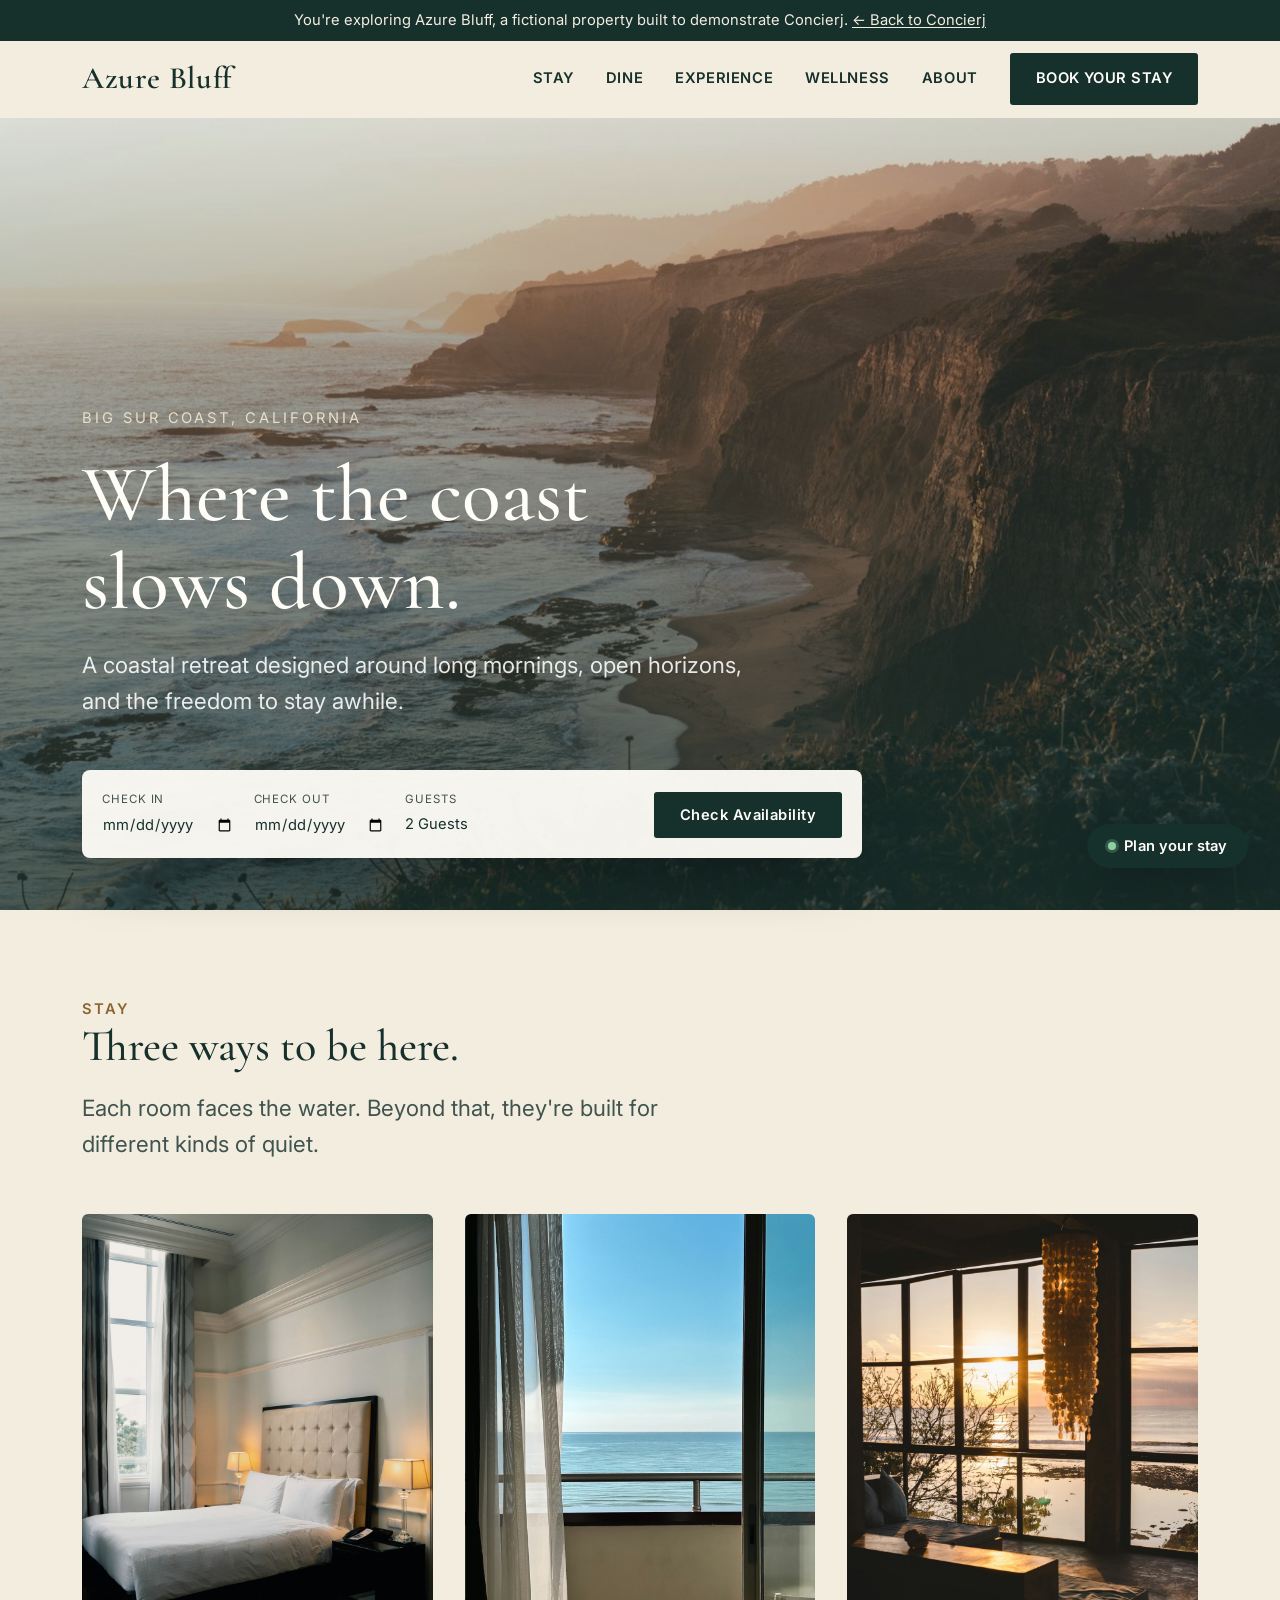
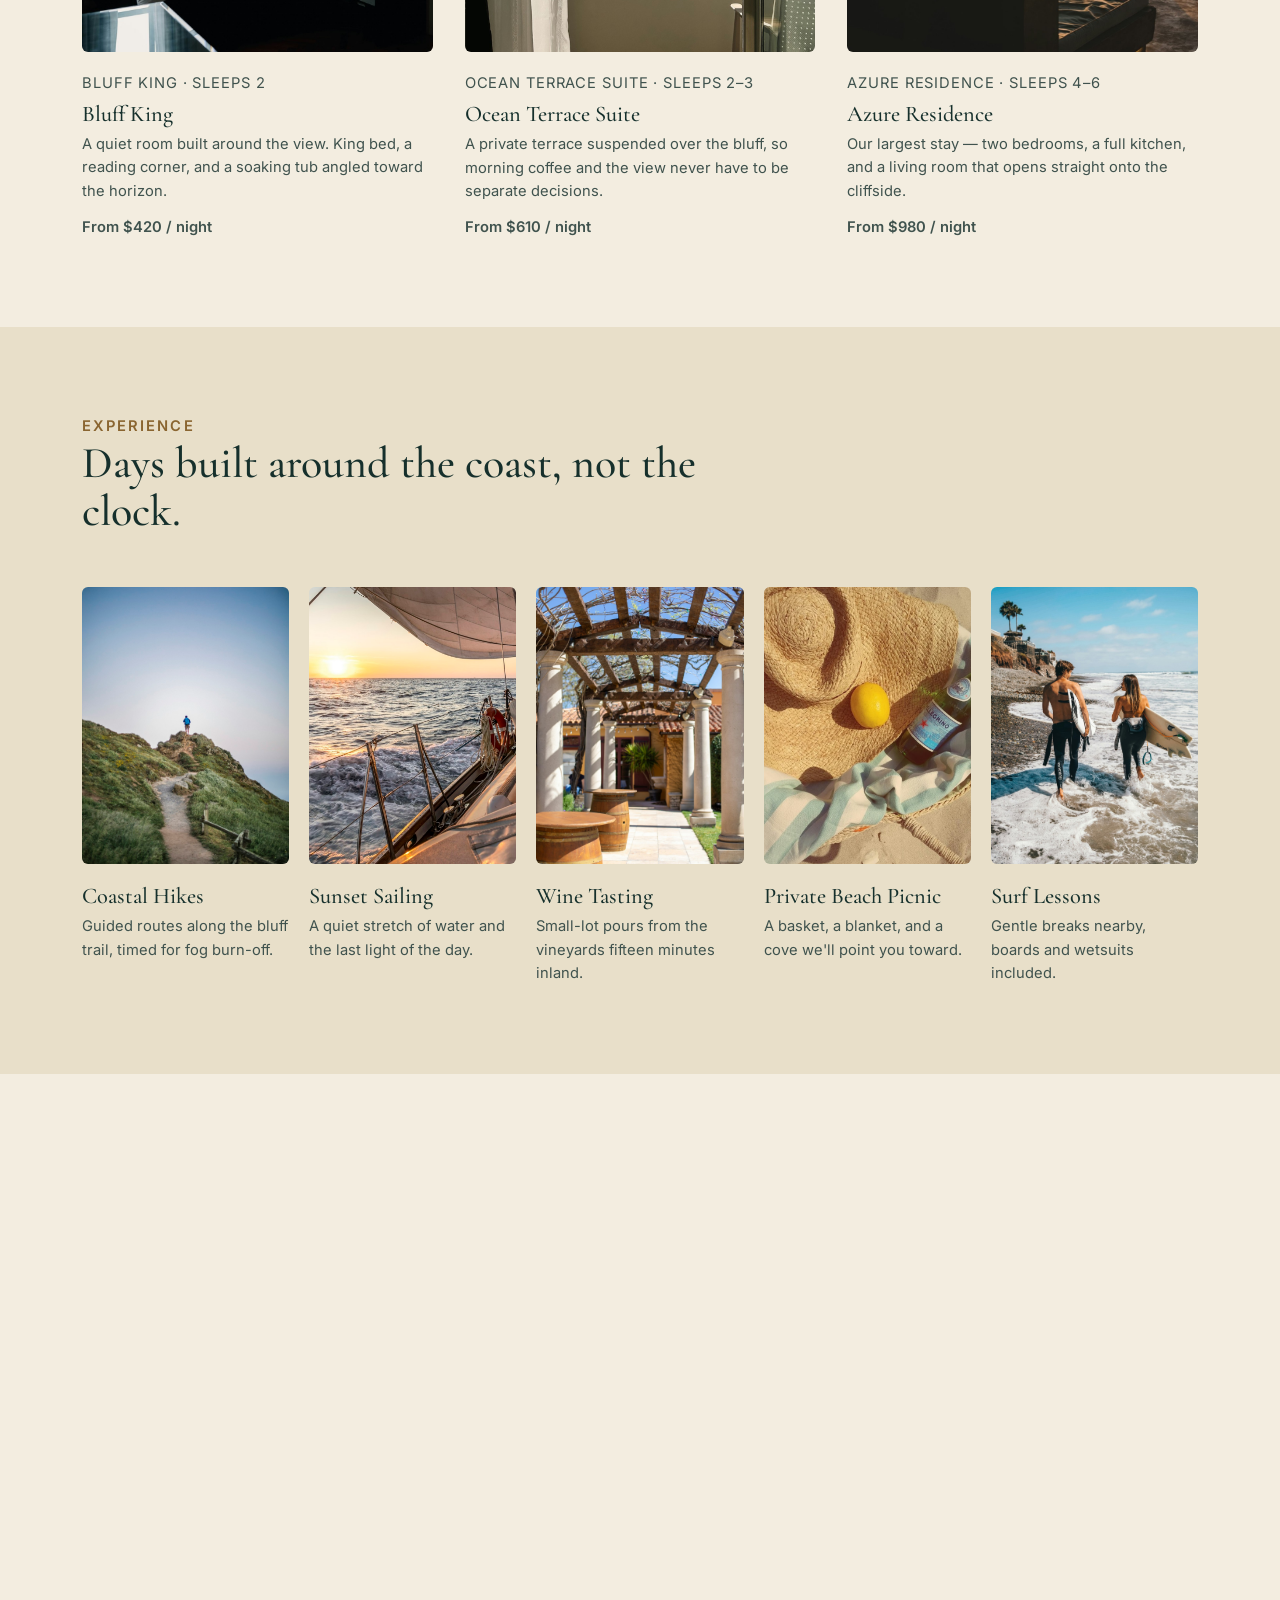
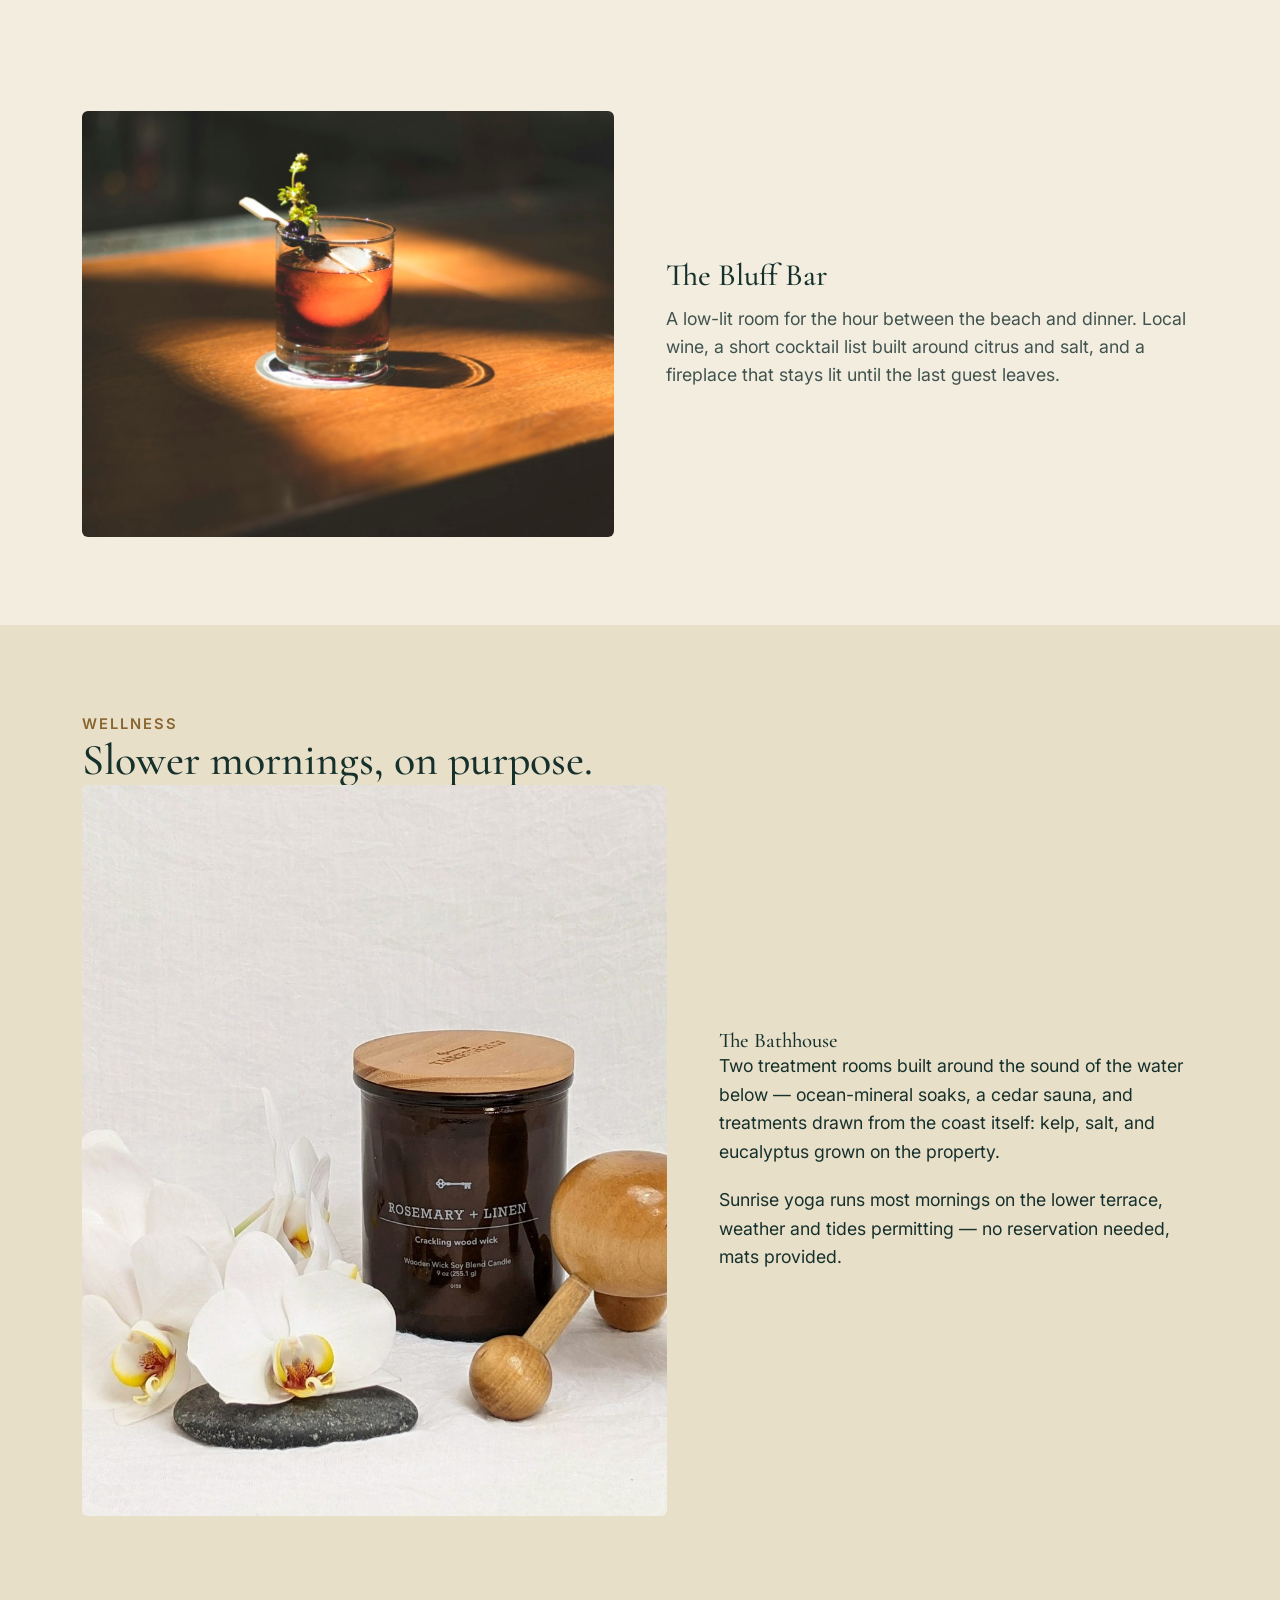
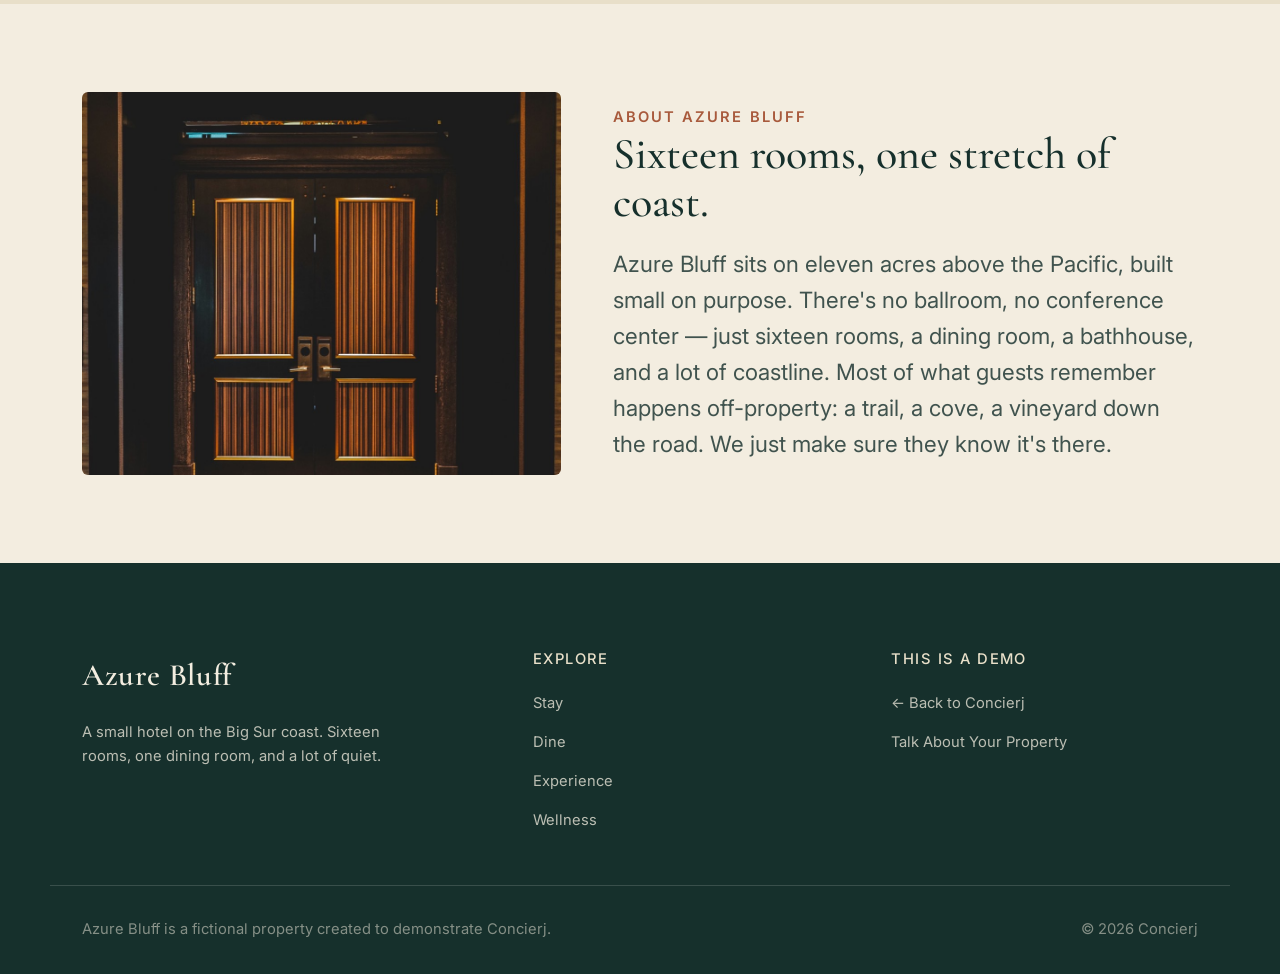
==== demo/index.html @ c4ca3029 "Initial Concierj marketing site + Azure Bluff demo - Home: hero, problem, consideration stage, Plan " ====
<!doctype html>
<html lang="en">
<head>
  <meta charset="UTF-8" />
  <meta name="viewport" content="width=device-width, initial-scale=1" />
  <title>Experience Concierj | Azure Bluff</title>
  <meta name="description" content="Azure Bluff is a fictional boutique hotel built to demonstrate Concierj. Plan your stay the way a real prospective guest would — on the hotel's own website." />
  <link rel="canonical" href="https://concierj.co/demo/" />
  <meta name="robots" content="noindex, follow" />

  <meta property="og:type" content="website" />
  <meta property="og:site_name" content="Azure Bluff" />
  <meta property="og:title" content="Experience Concierj | Azure Bluff" />
  <meta property="og:description" content="A fictional boutique hotel built to show what Concierj feels like on a real hotel website." />
  <meta property="og:url" content="https://concierj.co/demo/" />
  <meta property="og:image" content="https://concierj.co/assets/images/azure-bluff/hero-cliff-house.jpg" />
  <meta name="twitter:card" content="summary_large_image" />

  <link rel="icon" href="/assets/icons/favicon.svg" type="image/svg+xml" />
  <link rel="preconnect" href="https://fonts.googleapis.com" />
  <link rel="preconnect" href="https://fonts.gstatic.com" crossorigin />
  <link href="https://fonts.googleapis.com/css2?family=Cormorant+Garamond:wght@500;600&family=Fraunces:opsz,wght@9..144,500&family=Inter:wght@400;500;600;700&display=swap" rel="stylesheet" />

  <link rel="stylesheet" href="/styles/tokens.css" />
  <link rel="stylesheet" href="/styles/base.css" />
  <link rel="stylesheet" href="/styles/demo.css" />
  <link rel="stylesheet" href="/styles/widget.css" />
</head>
<body class="ab">
  <a class="skip-link" href="#main">Skip to content</a>

  <div class="demo-banner">
    You're exploring Azure Bluff, a fictional property built to demonstrate Concierj. <a href="/">← Back to Concierj</a>
  </div>

  <header class="ab-header" data-site-header>
    <div class="wrap ab-header__row">
      <a class="ab-logo" href="#main">Azure Bluff</a>

      <nav class="ab-nav" data-nav-menu id="ab-nav">
        <a href="#stay">Stay</a>
        <a href="#dine">Dine</a>
        <a href="#experience">Experience</a>
        <a href="#wellness">Wellness</a>
        <a href="#about">About</a>
        <a class="btn btn-primary nav-cta" href="#stay">Book Your Stay</a>
      </nav>

      <button class="ab-nav-toggle" data-nav-toggle aria-expanded="false" aria-controls="ab-nav">
        <span class="visually-hidden">Menu</span>
        <span aria-hidden="true"></span>
      </button>
    </div>
  </header>

  <main id="main">

    <!-- HERO -->
    <section class="ab-hero">
      <div class="ab-hero__bg" style="background-image: url('/assets/images/azure-bluff/location-coast.jpg');" aria-hidden="true"></div>
      <div class="wrap ab-hero__content">
        <p class="ab-hero__eyebrow">Big Sur Coast, California</p>
        <h1>Where the coast slows down.</h1>
        <p class="ab-hero__sub">A coastal retreat designed around long mornings, open horizons, and the freedom to stay awhile.</p>

        <form class="ab-search" aria-label="Check availability">
          <div class="ab-search__field">
            <label for="ab-checkin">Check in</label>
            <input id="ab-checkin" type="date" />
          </div>
          <div class="ab-search__field">
            <label for="ab-checkout">Check out</label>
            <input id="ab-checkout" type="date" />
          </div>
          <div class="ab-search__field">
            <label for="ab-guests">Guests</label>
            <input id="ab-guests" type="text" value="2 Guests" />
          </div>
          <button class="btn btn-primary" type="submit">Check Availability</button>
        </form>
      </div>
    </section>

    <!-- STAY / ROOMS -->
    <section class="ab-section" id="stay">
      <div class="wrap">
        <div class="ab-section__head" data-reveal>
          <p class="eyebrow">Stay</p>
          <h2>Three ways to be here.</h2>
          <p class="ab-section__lede">Each room faces the water. Beyond that, they're built for different kinds of quiet.</p>
        </div>

        <div class="grid-3" data-reveal>
          <article class="stay-card">
            <div class="stay-card__img" style="background-image:url('/assets/images/azure-bluff/room-bluff-king.jpg');" aria-hidden="true"></div>
            <p class="stay-card__meta">Bluff King · Sleeps 2</p>
            <h3>Bluff King</h3>
            <p>A quiet room built around the view. King bed, a reading corner, and a soaking tub angled toward the horizon.</p>
            <p class="stay-card__price">From $420 / night</p>
          </article>

          <article class="stay-card">
            <div class="stay-card__img" style="background-image:url('/assets/images/azure-bluff/room-ocean-terrace-suite.jpg');" aria-hidden="true"></div>
            <p class="stay-card__meta">Ocean Terrace Suite · Sleeps 2–3</p>
            <h3>Ocean Terrace Suite</h3>
            <p>A private terrace suspended over the bluff, so morning coffee and the view never have to be separate decisions.</p>
            <p class="stay-card__price">From $610 / night</p>
          </article>

          <article class="stay-card">
            <div class="stay-card__img" style="background-image:url('/assets/images/azure-bluff/room-azure-residence.jpg');" aria-hidden="true"></div>
            <p class="stay-card__meta">Azure Residence · Sleeps 4–6</p>
            <h3>Azure Residence</h3>
            <p>Our largest stay — two bedrooms, a full kitchen, and a living room that opens straight onto the cliffside.</p>
            <p class="stay-card__price">From $980 / night</p>
          </article>
        </div>
      </div>
    </section>

    <!-- EXPERIENCES -->
    <section class="ab-section ab-section--deep" id="experience">
      <div class="wrap">
        <div class="ab-section__head" data-reveal>
          <p class="eyebrow">Experience</p>
          <h2>Days built around the coast, not the clock.</h2>
        </div>

        <div class="grid-5" data-reveal>
          <article class="exp-card">
            <div class="exp-card__img" style="background-image:url('/assets/images/azure-bluff/experience-hiking.jpg');" aria-hidden="true"></div>
            <h3>Coastal Hikes</h3>
            <p>Guided routes along the bluff trail, timed for fog burn-off.</p>
          </article>
          <article class="exp-card">
            <div class="exp-card__img" style="background-image:url('/assets/images/azure-bluff/experience-sailing.jpg');" aria-hidden="true"></div>
            <h3>Sunset Sailing</h3>
            <p>A quiet stretch of water and the last light of the day.</p>
          </article>
          <article class="exp-card">
            <div class="exp-card__img" style="background-image:url('/assets/images/azure-bluff/experience-wine.jpg');" aria-hidden="true"></div>
            <h3>Wine Tasting</h3>
            <p>Small-lot pours from the vineyards fifteen minutes inland.</p>
          </article>
          <article class="exp-card">
            <div class="exp-card__img" style="background-image:url('/assets/images/azure-bluff/experience-picnic.jpg');" aria-hidden="true"></div>
            <h3>Private Beach Picnic</h3>
            <p>A basket, a blanket, and a cove we'll point you toward.</p>
          </article>
          <article class="exp-card">
            <div class="exp-card__img" style="background-image:url('/assets/images/azure-bluff/experience-surf.jpg');" aria-hidden="true"></div>
            <h3>Surf Lessons</h3>
            <p>Gentle breaks nearby, boards and wetsuits included.</p>
          </article>
        </div>
      </div>
    </section>

    <!-- DINE -->
    <section class="ab-section" id="dine">
      <div class="wrap">
        <div class="ab-section__head" data-reveal>
          <p class="eyebrow">Dine</p>
          <h2>Two rooms, one kitchen.</h2>
        </div>

        <div class="dine-feature" data-reveal>
          <div class="dine-feature__img" style="background-image:url('/assets/images/azure-bluff/dining-restaurant.jpg');" aria-hidden="true"></div>
          <div>
            <h3>Juniper</h3>
            <p>Our dining room leans on the coast for its menu — the day's catch, produce from the inland valley, and a wood-fired hearth that runs most nights. Reservations lean toward guests, but we always hold a few tables back.</p>
          </div>
        </div>

        <div class="dine-feature" data-reveal>
          <div class="dine-feature__img" style="background-image:url('/assets/images/azure-bluff/dining-bar.jpg');" aria-hidden="true"></div>
          <div>
            <h3>The Bluff Bar</h3>
            <p>A low-lit room for the hour between the beach and dinner. Local wine, a short cocktail list built around citrus and salt, and a fireplace that stays lit until the last guest leaves.</p>
          </div>
        </div>
      </div>
    </section>

    <!-- WELLNESS -->
    <section class="ab-section ab-section--deep" id="wellness">
      <div class="wrap">
        <div class="ab-section__head" data-reveal>
          <p class="eyebrow">Wellness</p>
          <h2>Slower mornings, on purpose.</h2>
        </div>

        <div class="wellness-row" data-reveal>
          <div class="wellness-row__img" style="background-image:url('/assets/images/azure-bluff/wellness-spa.jpg');" aria-hidden="true"></div>
          <div>
            <h3>The Bathhouse</h3>
            <p>Two treatment rooms built around the sound of the water below — ocean-mineral soaks, a cedar sauna, and treatments drawn from the coast itself: kelp, salt, and eucalyptus grown on the property.</p>
            <p style="margin-top: var(--space-s);">Sunrise yoga runs most mornings on the lower terrace, weather and tides permitting — no reservation needed, mats provided.</p>
          </div>
        </div>
      </div>
    </section>

    <!-- LOCATION / STORY -->
    <section class="ab-section" id="about">
      <div class="wrap">
        <div class="story-row" data-reveal>
          <div class="story-row__img" style="background-image:url('/assets/images/azure-bluff/about-story.jpg');" aria-hidden="true"></div>
          <div>
            <p class="eyebrow">About Azure Bluff</p>
            <h2 style="font-size: var(--step-3); margin-bottom: var(--space-s);">Sixteen rooms, one stretch of coast.</h2>
            <p class="ab-section__lede">Azure Bluff sits on eleven acres above the Pacific, built small on purpose. There's no ballroom, no conference center — just sixteen rooms, a dining room, a bathhouse, and a lot of coastline. Most of what guests remember happens off-property: a trail, a cove, a vineyard down the road. We just make sure they know it's there.</p>
          </div>
        </div>
      </div>
    </section>

  </main>

  <footer class="ab-footer">
    <div class="wrap ab-footer__row">
      <div>
        <p class="ab-logo" style="font-size: var(--step-2); color: var(--ab-sand);">Azure Bluff</p>
        <p style="margin-top: var(--space-s); max-width: 34ch;">A small hotel on the Big Sur coast. Sixteen rooms, one dining room, and a lot of quiet.</p>
      </div>
      <div>
        <h4>Explore</h4>
        <ul>
          <li><a href="#stay">Stay</a></li>
          <li><a href="#dine">Dine</a></li>
          <li><a href="#experience">Experience</a></li>
          <li><a href="#wellness">Wellness</a></li>
        </ul>
      </div>
      <div>
        <h4>This Is a Demo</h4>
        <ul>
          <li><a href="/">← Back to Concierj</a></li>
          <li><a href="https://calendly.com/janna-concierj/30min">Talk About Your Property</a></li>
        </ul>
      </div>
    </div>
    <div class="wrap ab-footer__copy">
      <span>Azure Bluff is a fictional property created to demonstrate Concierj.</span>
      <span>© 2026 Concierj</span>
    </div>
  </footer>

  <!-- ============================================================
       ConcierjWidget — placeholder shell. See scripts/concierj-widget.js
       ============================================================ -->
  <div data-concierj-widget>
    <button class="concierj-widget-launcher" data-concierj-launcher aria-haspopup="dialog" aria-controls="concierj-panel">
      <span class="concierj-widget-launcher__dot" aria-hidden="true"></span>
      Plan your stay
    </button>

    <div class="concierj-widget-panel" id="concierj-panel" data-concierj-panel role="dialog" aria-modal="true" aria-label="Plan your stay at Azure Bluff" aria-hidden="true">
      <div class="concierj-widget-panel__header">
        <div class="concierj-widget-panel__title">
          <strong>Plan your stay</strong>
          <span>Azure Bluff</span>
        </div>
        <button class="concierj-widget-panel__close" data-concierj-close aria-label="Close">&times;</button>
      </div>

      <div class="concierj-widget-panel__body" data-concierj-body>
        <div class="concierj-widget-bubble">
          Hello — I'm here to help you plan your stay at Azure Bluff. What brings you here?
        </div>
        <div class="concierj-widget-chips">
          <button class="concierj-widget-chip" data-concierj-chip>An anniversary trip</button>
          <button class="concierj-widget-chip" data-concierj-chip>A family getaway</button>
          <button class="concierj-widget-chip" data-concierj-chip>Just exploring</button>
        </div>
        <p class="concierj-widget-placeholder-note">This panel is a placeholder — the Concierj chat product will be embedded here.</p>
      </div>

      <div class="concierj-widget-panel__footer">
        <div class="concierj-widget-input">
          <input type="text" placeholder="Type a message…" disabled />
          <button type="button" aria-label="Send" disabled>→</button>
        </div>
      </div>
    </div>
  </div>

  <script src="/scripts/nav.js"></script>
  <script src="/scripts/concierj-widget.js"></script>
  <script src="/scripts/demo.js"></script>
</body>
</html>
---- styles/tokens.css ----
/* ============================================================
   Concierj — Design Tokens
   Shared across the Concierj marketing site and the Azure Bluff
   demo environment. Azure Bluff overrides a subset of these in
   demo.css to read as a related-but-distinct hotel brand.
   ============================================================ */

:root {
  /* Concierj palette — warm, editorial, hospitality-first */
  --ink: #211d18;
  --ink-soft: #55504a;
  --ink-faint: #8a8378;
  --sand: #f6f1e8;
  --sand-deep: #ece3d3;
  --paper: #fffdf9;
  --accent: #a85a3c;
  --accent-dark: #8a4830;
  --accent-soft: #e9d4c4;
  --line: #ddd2bd;
  --line-soft: #e8e0d1;

  /* Type */
  --font-display: "Fraunces", "Iowan Old Style", Georgia, serif;
  --font-body: "Inter", -apple-system, BlinkMacSystemFont, "Segoe UI", sans-serif;

  --step--1: clamp(0.83rem, 0.8rem + 0.15vw, 0.92rem);
  --step-0: clamp(1rem, 0.95rem + 0.2vw, 1.125rem);
  --step-1: clamp(1.2rem, 1.1rem + 0.4vw, 1.4rem);
  --step-2: clamp(1.5rem, 1.3rem + 0.8vw, 1.95rem);
  --step-3: clamp(1.9rem, 1.5rem + 1.6vw, 2.75rem);
  --step-4: clamp(2.4rem, 1.8rem + 2.6vw, 3.75rem);
  --step-5: clamp(3rem, 2.1rem + 4vw, 5rem);

  /* Space */
  --space-2xs: 0.4rem;
  --space-xs: 0.75rem;
  --space-s: 1.25rem;
  --space-m: 2rem;
  --space-l: 3.25rem;
  --space-xl: 5.5rem;
  --space-2xl: 8.5rem;

  /* Layout */
  --content-max: 1180px;
  --text-max: 62ch;
  --radius: 3px;
  --ease: cubic-bezier(0.22, 0.61, 0.36, 1);
  --dur: 0.6s;
}
---- styles/base.css ----
/* ============================================================
   Base reset + shared primitives (buttons, links, layout utils)
   ============================================================ */

*, *::before, *::after { box-sizing: border-box; }
html { scroll-behavior: smooth; }
@media (prefers-reduced-motion: reduce) {
  html { scroll-behavior: auto; }
  *, *::before, *::after {
    animation-duration: 0.01ms !important;
    animation-iteration-count: 1 !important;
    transition-duration: 0.01ms !important;
    scroll-behavior: auto !important;
  }
}

body {
  margin: 0;
  background: var(--sand);
  color: var(--ink);
  font-family: var(--font-body);
  font-size: var(--step-0);
  line-height: 1.6;
  -webkit-font-smoothing: antialiased;
}

img { max-width: 100%; height: auto; display: block; }
h1, h2, h3, h4 { font-family: var(--font-display); font-weight: 500; line-height: 1.1; margin: 0; }
p { margin: 0; }
a { color: inherit; text-decoration: none; }
button { font-family: inherit; }
ul { margin: 0; padding: 0; list-style: none; }

.wrap {
  max-width: var(--content-max);
  margin-inline: auto;
  padding-inline: var(--space-s);
}

@media (min-width: 640px) {
  .wrap { padding-inline: var(--space-m); }
}

.eyebrow {
  font-size: var(--step--1);
  letter-spacing: 0.14em;
  text-transform: uppercase;
  color: var(--accent);
  font-weight: 600;
}

.btn {
  display: inline-flex;
  align-items: center;
  gap: 0.5em;
  padding: 0.9em 1.7em;
  border-radius: var(--radius);
  font-size: var(--step--1);
  letter-spacing: 0.03em;
  font-weight: 600;
  border: 1px solid transparent;
  cursor: pointer;
  transition: transform var(--dur) var(--ease), background var(--dur) var(--ease), color var(--dur) var(--ease), border-color var(--dur) var(--ease);
  white-space: nowrap;
}
.btn:hover { transform: translateY(-1px); }

.btn-primary {
  background: var(--ink);
  color: var(--paper);
}
.btn-primary:hover { background: var(--accent-dark); }

.btn-ghost {
  background: transparent;
  color: var(--ink);
  border-color: var(--ink);
}
.btn-ghost:hover { background: var(--ink); color: var(--paper); }

.btn-on-dark {
  background: var(--paper);
  color: var(--ink);
}
.btn-on-dark:hover { background: var(--accent-soft); }

.btn-ghost-on-dark {
  background: transparent;
  color: var(--paper);
  border-color: rgba(255,255,255,0.55);
}
.btn-ghost-on-dark:hover { border-color: var(--paper); background: rgba(255,255,255,0.1); }

.visually-hidden {
  position: absolute;
  width: 1px; height: 1px;
  overflow: hidden;
  clip: rect(0 0 0 0);
  white-space: nowrap;
}

.skip-link {
  position: absolute;
  left: 1rem; top: -6rem;
  background: var(--ink);
  color: var(--paper);
  padding: 0.7em 1.2em;
  z-index: 100;
  white-space: nowrap;
  transition: top 0.2s ease;
  border-radius: var(--radius);
}
.skip-link:focus { top: 1rem; }

/* Scroll reveal */
[data-reveal] {
  opacity: 0;
  transform: translateY(18px);
  transition: opacity 0.8s var(--ease), transform 0.8s var(--ease);
}
[data-reveal].is-visible {
  opacity: 1;
  transform: translateY(0);
}
---- styles/demo.css ----
/* ============================================================
   Azure Bluff — fictional demo property.
   Overrides the shared tokens to read as a related-but-distinct
   coastal hotel brand: deeper ocean ink, brass accent, warmer sand.
   ============================================================ */

:root {
  --ab-ink: #16302c;
  --ab-ink-soft: #40534e;
  --ab-sand: #f3ede0;
  --ab-sand-deep: #e8dfc9;
  --ab-paper: #fffdf8;
  --ab-brass: #a67c3d;
  --ab-brass-dark: #8a6530;
  --ab-line: #d9cfb4;
  --ab-font-display: "Cormorant Garamond", "Fraunces", Georgia, serif;
}

body.ab {
  background: var(--ab-sand);
  color: var(--ab-ink);
}
.ab h1, .ab h2, .ab h3, .ab .ab-logo { font-family: var(--ab-font-display); }

/* ---- Demo disclosure banner ---- */
.demo-banner {
  background: var(--ab-ink);
  color: var(--ab-sand);
  font-size: var(--step--1);
  text-align: center;
  padding: 0.6em 1em;
  position: relative;
  z-index: 60;
}
.demo-banner a { text-decoration: underline; text-underline-offset: 2px; }
.demo-banner a:hover { color: var(--ab-brass); }

/* ---- Header ---- */
.ab-header {
  position: sticky;
  top: 0;
  z-index: 50;
  background: rgba(243, 237, 224, 0.9);
  backdrop-filter: saturate(140%) blur(10px);
  border-bottom: 1px solid transparent;
  transition: border-color var(--dur) var(--ease), background var(--dur) var(--ease);
}
.ab-header.is-scrolled { border-bottom-color: var(--ab-line); background: rgba(243, 237, 224, 0.98); }
.ab-header__row { display: flex; align-items: center; justify-content: space-between; padding-block: var(--space-xs); }
.ab-logo { font-size: var(--step-2); font-weight: 600; letter-spacing: 0.02em; }
.ab-nav { display: flex; align-items: center; gap: var(--space-m); font-size: var(--step--1); letter-spacing: 0.04em; text-transform: uppercase; font-weight: 600; }
.ab-nav a:not(.btn):hover { color: var(--ab-brass-dark); }

.ab .btn-primary { background: var(--ab-ink); color: var(--ab-paper); }
.ab .btn-primary:hover { background: var(--ab-brass-dark); }
.ab .btn-ghost { border-color: var(--ab-ink); color: var(--ab-ink); }
.ab .btn-ghost:hover { background: var(--ab-ink); color: var(--ab-paper); }
.ab .btn-on-dark { background: var(--ab-paper); color: var(--ab-ink); }
.ab .btn-on-dark:hover { background: var(--ab-sand-deep); }
.ab .btn-ghost-on-dark { color: var(--ab-paper); border-color: rgba(255,255,255,0.55); }
.ab .btn-ghost-on-dark:hover { border-color: var(--ab-paper); background: rgba(255,255,255,0.1); }

.ab-nav-toggle {
  display: none; width: 40px; height: 40px; border: none; background: none; position: relative; cursor: pointer;
}
.ab-nav-toggle span[aria-hidden] { position: absolute; inset: 0; margin: auto; width: 22px; height: 2px; background: var(--ab-ink); }
.ab-nav-toggle span[aria-hidden]::before, .ab-nav-toggle span[aria-hidden]::after { content: ""; position: absolute; left: 0; width: 22px; height: 2px; background: var(--ab-ink); }
.ab-nav-toggle span[aria-hidden]::before { top: -7px; }
.ab-nav-toggle span[aria-hidden]::after { top: 7px; }

@media (max-width: 900px) {
  .ab-nav-toggle { display: block; }
  .ab-nav {
    position: fixed; inset: 0 0 0 26%;
    flex-direction: column; justify-content: center; align-items: flex-start;
    gap: var(--space-m); padding: var(--space-l);
    background: var(--ab-paper);
    transform: translateX(100%);
    transition: transform var(--dur) var(--ease);
    font-size: var(--step-0);
  }
  .ab-nav.is-open { transform: translateX(0); }
}

/* ---- Hero ---- */
.ab-hero { position: relative; min-height: 88vh; display: flex; align-items: flex-end; }
.ab-hero__bg {
  position: absolute; inset: 0;
  background-size: cover; background-position: center;
}
.ab-hero__bg::after {
  content: "";
  position: absolute; inset: 0;
  background: linear-gradient(180deg, rgba(22,48,44,0.15) 0%, rgba(22,48,44,0.75) 100%);
}
.ab-hero__content {
  position: relative;
  color: var(--ab-paper);
  padding-block: var(--space-xl) var(--space-l);
  width: 100%;
}
.ab-hero__eyebrow { letter-spacing: 0.2em; text-transform: uppercase; font-size: var(--step--1); color: var(--ab-sand-deep); margin-bottom: var(--space-s); }
.ab-hero h1 { font-size: var(--step-5); font-weight: 500; max-width: 16ch; }
.ab-hero p.ab-hero__sub { margin-top: var(--space-s); max-width: 48ch; font-size: var(--step-1); color: rgba(255,255,255,0.88); }

.ab-search {
  margin-top: var(--space-l);
  background: rgba(255,253,248,0.95);
  color: var(--ab-ink);
  border-radius: 8px;
  padding: var(--space-s);
  display: grid;
  grid-template-columns: 1fr 1fr 1fr auto;
  gap: var(--space-s);
  max-width: 780px;
  box-shadow: 0 30px 60px -25px rgba(0,0,0,0.5);
}
.ab-search__field { display: flex; flex-direction: column; gap: 0.2em; }
.ab-search__field label { font-size: 0.72rem; text-transform: uppercase; letter-spacing: 0.08em; color: var(--ab-ink-soft); }
.ab-search__field input { border: none; background: transparent; font-family: var(--font-body); font-size: var(--step--1); color: var(--ab-ink); padding: 0.2em 0; }
.ab-search__field input:focus { outline: none; }
.ab-search .btn { align-self: end; }

@media (max-width: 780px) {
  .ab-search { grid-template-columns: 1fr 1fr; }
  .ab-hero h1 { font-size: var(--step-4); }
}

/* ---- Sections ---- */
.ab-section { padding-block: var(--space-xl); }
.ab-section--deep { background: var(--ab-sand-deep); }
.ab-section__head { max-width: 60ch; }
.ab-section__head .eyebrow { color: var(--ab-brass-dark); }
.ab-section__head h2 { font-size: var(--step-3); }
.ab-section__lede { margin-top: var(--space-s); color: var(--ab-ink-soft); font-size: var(--step-1); max-width: 60ch; }

/* ---- Room / experience / dining grid cards ---- */
.grid-3 { margin-top: var(--space-l); display: grid; grid-template-columns: repeat(3, 1fr); gap: var(--space-m); }
.grid-5 { margin-top: var(--space-l); display: grid; grid-template-columns: repeat(5, 1fr); gap: var(--space-s); }

.stay-card, .exp-card { display: flex; flex-direction: column; }
.stay-card__img, .exp-card__img {
  aspect-ratio: 4/5;
  background-size: cover;
  background-position: center;
  border-radius: 6px;
  margin-bottom: var(--space-s);
}
.exp-card__img { aspect-ratio: 3/4; }
.stay-card h3, .exp-card h3 { font-size: var(--step-1); margin-bottom: 0.3em; }
.stay-card__meta { font-size: var(--step--1); text-transform: uppercase; letter-spacing: 0.06em; color: var(--ab-brass-dark); margin-bottom: 0.4em; }
.stay-card p, .exp-card p { color: var(--ab-ink-soft); font-size: var(--step--1); }
.stay-card__price { margin-top: var(--space-xs); font-weight: 600; }

@media (max-width: 980px) { .grid-3 { grid-template-columns: repeat(2, 1fr); } .grid-5 { grid-template-columns: repeat(3, 1fr); } }
@media (max-width: 640px) { .grid-3 { grid-template-columns: 1fr; } .grid-5 { grid-template-columns: repeat(2, 1fr); } }

/* ---- Dining feature ---- */
.dine-feature { display: grid; grid-template-columns: 1fr 1fr; gap: var(--space-l); align-items: center; }
.dine-feature__img { aspect-ratio: 5/4; background-size: cover; background-position: center; border-radius: 6px; }
.dine-feature h3 { font-size: var(--step-2); margin-bottom: var(--space-xs); }
.dine-feature p { color: var(--ab-ink-soft); }
.dine-feature + .dine-feature { margin-top: var(--space-l); }
.dine-feature:nth-of-type(even) .dine-feature__img { order: 2; }

@media (max-width: 780px) {
  .dine-feature { grid-template-columns: 1fr; }
  .dine-feature:nth-of-type(even) .dine-feature__img { order: 0; }
}

/* ---- Wellness ---- */
.wellness-row { display: grid; grid-template-columns: 1.1fr 0.9fr; gap: var(--space-l); align-items: center; }
.wellness-row__img { aspect-ratio: 4/5; background-size: cover; background-position: center; border-radius: 6px; }
@media (max-width: 780px) { .wellness-row { grid-template-columns: 1fr; } }

/* ---- Location / story ---- */
.story-row { display: grid; grid-template-columns: 0.9fr 1.1fr; gap: var(--space-l); align-items: center; }
.story-row__img { aspect-ratio: 5/4; background-size: cover; background-position: center; border-radius: 6px; }
@media (max-width: 780px) { .story-row { grid-template-columns: 1fr; } }

/* ---- Footer ---- */
.ab-footer { background: var(--ab-ink); color: var(--ab-sand); padding-block: var(--space-xl) var(--space-m); }
.ab-footer__row { display: grid; grid-template-columns: 1.3fr 1fr 1fr; gap: var(--space-l); padding-bottom: var(--space-l); border-bottom: 1px solid rgba(255,255,255,0.15); }
.ab-footer h4 { font-size: var(--step--1); text-transform: uppercase; letter-spacing: 0.1em; color: var(--ab-sand-deep); margin-bottom: var(--space-s); font-family: var(--font-body); }
.ab-footer p, .ab-footer a { color: rgba(243,237,224,0.75); font-size: var(--step--1); }
.ab-footer ul { display: grid; gap: 0.6em; }
.ab-footer a:hover { color: var(--ab-paper); }
.ab-footer__copy { padding-top: var(--space-m); font-size: var(--step--1); color: rgba(243,237,224,0.5); display: flex; justify-content: space-between; flex-wrap: wrap; gap: var(--space-xs); }

@media (max-width: 780px) { .ab-footer__row { grid-template-columns: 1fr; } }
---- styles/widget.css ----
/* ============================================================
   ConcierjWidget — reusable chat launcher + panel component.
   This is a PLACEHOLDER UI shell. The real Concierj chat product
   gets embedded inside [data-concierj-body] later without
   touching this markup or the launcher.
   ============================================================ */

.concierj-widget-launcher {
  position: fixed;
  right: var(--space-m);
  bottom: var(--space-m);
  z-index: 90;
  display: inline-flex;
  align-items: center;
  gap: 0.6em;
  padding: 0.9em 1.4em;
  background: var(--ab-ink, var(--ink));
  color: var(--ab-paper, var(--paper));
  border: none;
  border-radius: 999px;
  font-family: var(--font-body);
  font-size: var(--step--1);
  font-weight: 600;
  letter-spacing: 0.01em;
  cursor: pointer;
  box-shadow: 0 18px 40px -14px rgba(0,0,0,0.45);
  transition: transform 0.3s var(--ease), background 0.3s var(--ease);
}
.concierj-widget-launcher:hover { transform: translateY(-2px); background: var(--ab-brass-dark, var(--accent-dark)); }
.concierj-widget-launcher__dot {
  width: 8px; height: 8px; border-radius: 50%;
  background: #8fd0a0;
  box-shadow: 0 0 0 3px rgba(143,208,160,0.25);
}
.concierj-widget-launcher.is-hidden { transform: translateY(120%); opacity: 0; pointer-events: none; }

.concierj-widget-panel {
  position: fixed;
  z-index: 95;
  right: var(--space-m);
  bottom: var(--space-m);
  width: min(420px, calc(100vw - 2 * var(--space-m)));
  height: min(640px, calc(100vh - 2 * var(--space-m)));
  background: var(--ab-paper, var(--paper));
  border-radius: 14px;
  box-shadow: 0 40px 90px -20px rgba(0,0,0,0.5);
  display: flex;
  flex-direction: column;
  overflow: hidden;
  transform: translateY(24px) scale(0.98);
  opacity: 0;
  pointer-events: none;
  transition: transform 0.3s var(--ease), opacity 0.3s var(--ease);
}
.concierj-widget-panel.is-open {
  transform: translateY(0) scale(1);
  opacity: 1;
  pointer-events: auto;
}

.concierj-widget-panel__header {
  display: flex;
  align-items: center;
  justify-content: space-between;
  padding: var(--space-s) var(--space-m);
  background: var(--ab-ink, var(--ink));
  color: var(--ab-paper, var(--paper));
}
.concierj-widget-panel__title { display: flex; flex-direction: column; }
.concierj-widget-panel__title strong { font-family: var(--ab-font-display, var(--font-display)); font-size: var(--step-1); font-weight: 500; }
.concierj-widget-panel__title span { font-size: 0.75rem; color: rgba(255,255,255,0.7); }
.concierj-widget-panel__close {
  background: none; border: none; color: inherit; cursor: pointer;
  width: 32px; height: 32px; font-size: 1.3rem; line-height: 1;
  display: flex; align-items: center; justify-content: center;
  border-radius: 50%;
}
.concierj-widget-panel__close:hover { background: rgba(255,255,255,0.15); }

.concierj-widget-panel__body {
  flex: 1;
  overflow-y: auto;
  padding: var(--space-m);
  display: flex;
  flex-direction: column;
  gap: var(--space-s);
  background: var(--ab-sand, var(--sand));
}

.concierj-widget-bubble {
  background: var(--ab-paper, var(--paper));
  border: 1px solid var(--ab-line, var(--line));
  border-radius: 12px;
  border-top-left-radius: 3px;
  padding: 0.85em 1em;
  font-size: var(--step--1);
  max-width: 92%;
  line-height: 1.5;
}

.concierj-widget-chips {
  display: flex;
  flex-wrap: wrap;
  gap: 0.5em;
}
.concierj-widget-chip {
  border: 1px solid var(--ab-line, var(--line));
  background: var(--ab-paper, var(--paper));
  border-radius: 999px;
  padding: 0.55em 1em;
  font-size: 0.82rem;
  cursor: pointer;
  transition: border-color 0.2s ease, color 0.2s ease;
}
.concierj-widget-chip:hover { border-color: var(--ab-brass, var(--accent)); color: var(--ab-brass-dark, var(--accent-dark)); }

.concierj-widget-placeholder-note {
  margin-top: auto;
  font-size: 0.75rem;
  color: var(--ab-ink-soft, var(--ink-soft));
  border-top: 1px dashed var(--ab-line, var(--line));
  padding-top: var(--space-xs);
}

.concierj-widget-panel__footer {
  padding: var(--space-s) var(--space-m);
  border-top: 1px solid var(--ab-line, var(--line));
  background: var(--ab-paper, var(--paper));
}
.concierj-widget-input {
  display: flex;
  align-items: center;
  gap: 0.6em;
  background: var(--ab-sand, var(--sand));
  border-radius: 999px;
  padding: 0.6em 0.6em 0.6em 1.1em;
}
.concierj-widget-input input {
  flex: 1;
  border: none;
  background: none;
  font-family: var(--font-body);
  font-size: var(--step--1);
  color: var(--ab-ink-soft, var(--ink-soft));
}
.concierj-widget-input input:focus { outline: none; }
.concierj-widget-input button {
  border: none;
  background: var(--ab-ink, var(--ink));
  color: var(--ab-paper, var(--paper));
  width: 34px; height: 34px;
  border-radius: 50%;
  cursor: not-allowed;
  opacity: 0.5;
}

@media (max-width: 560px) {
  .concierj-widget-panel {
    right: var(--space-xs);
    left: var(--space-xs);
    bottom: var(--space-xs);
    width: auto;
    height: min(78vh, 640px);
  }
  .concierj-widget-launcher { right: var(--space-xs); bottom: var(--space-xs); }
}
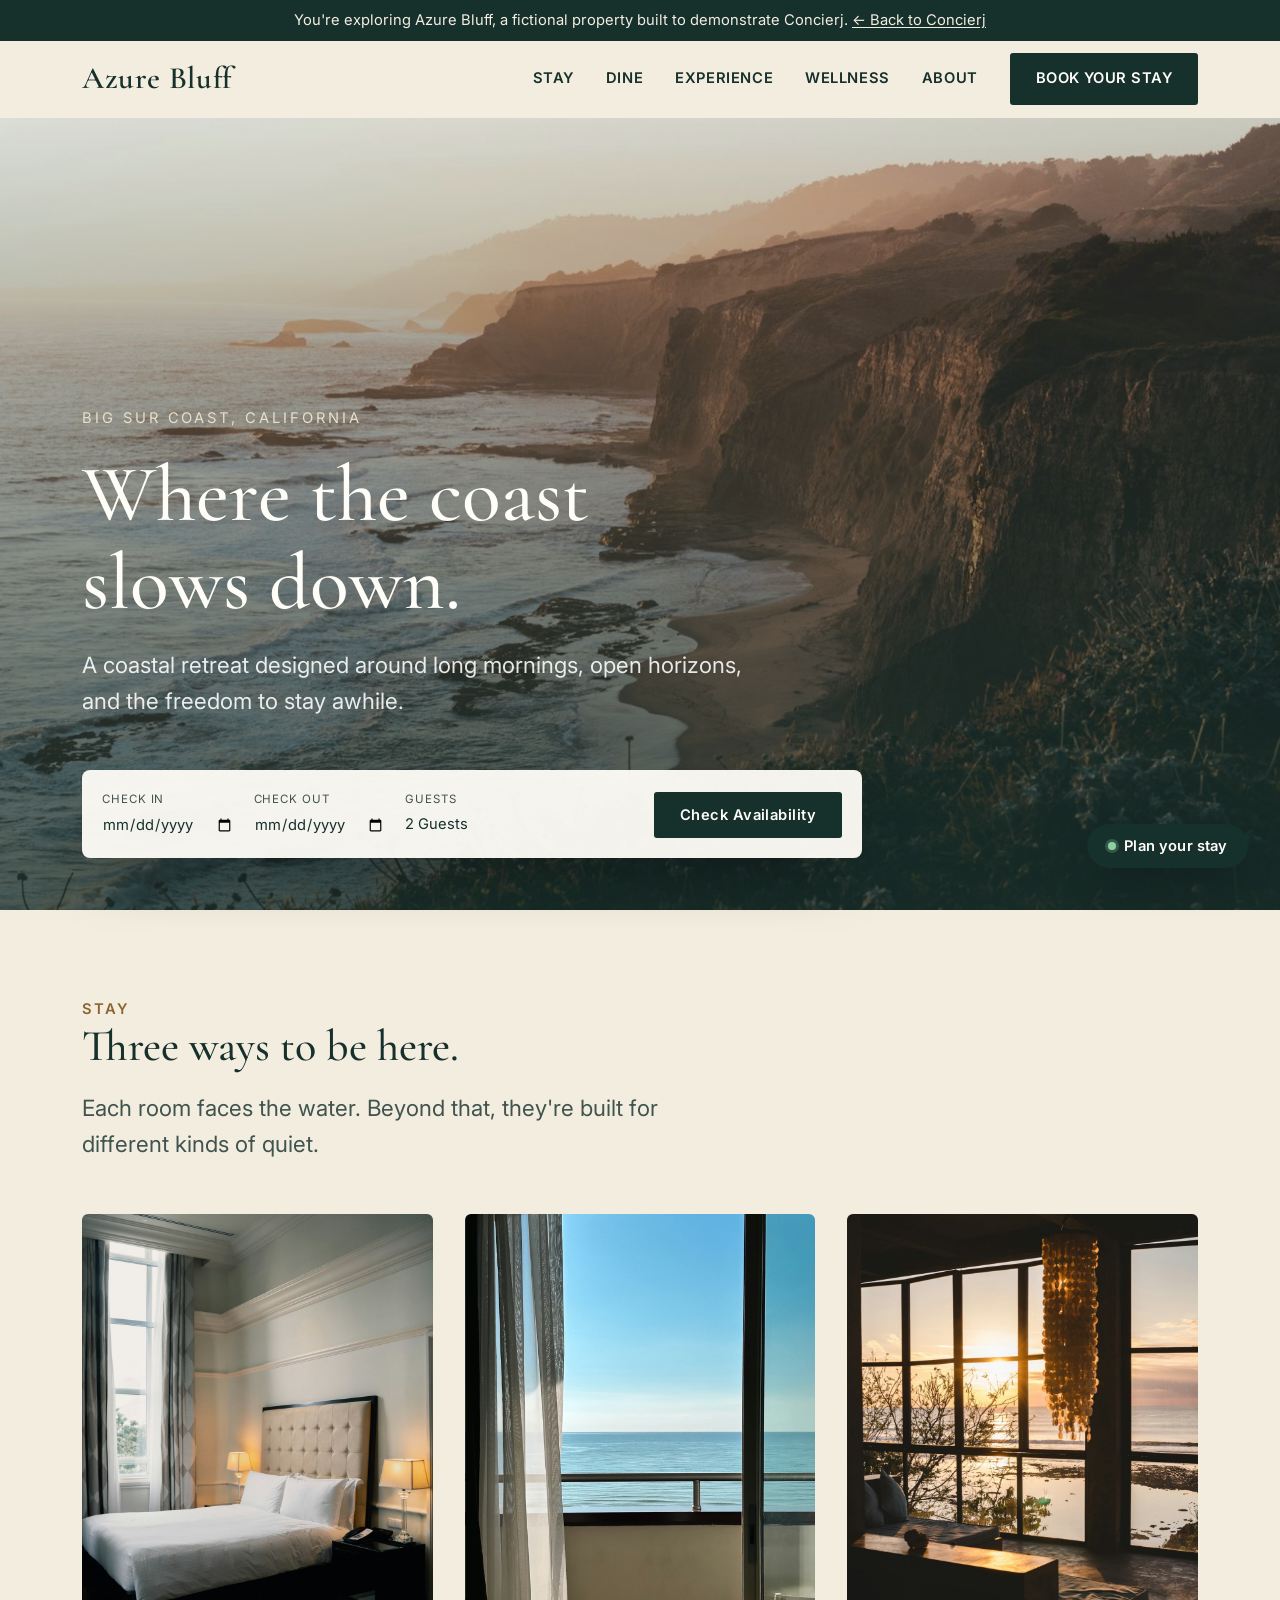
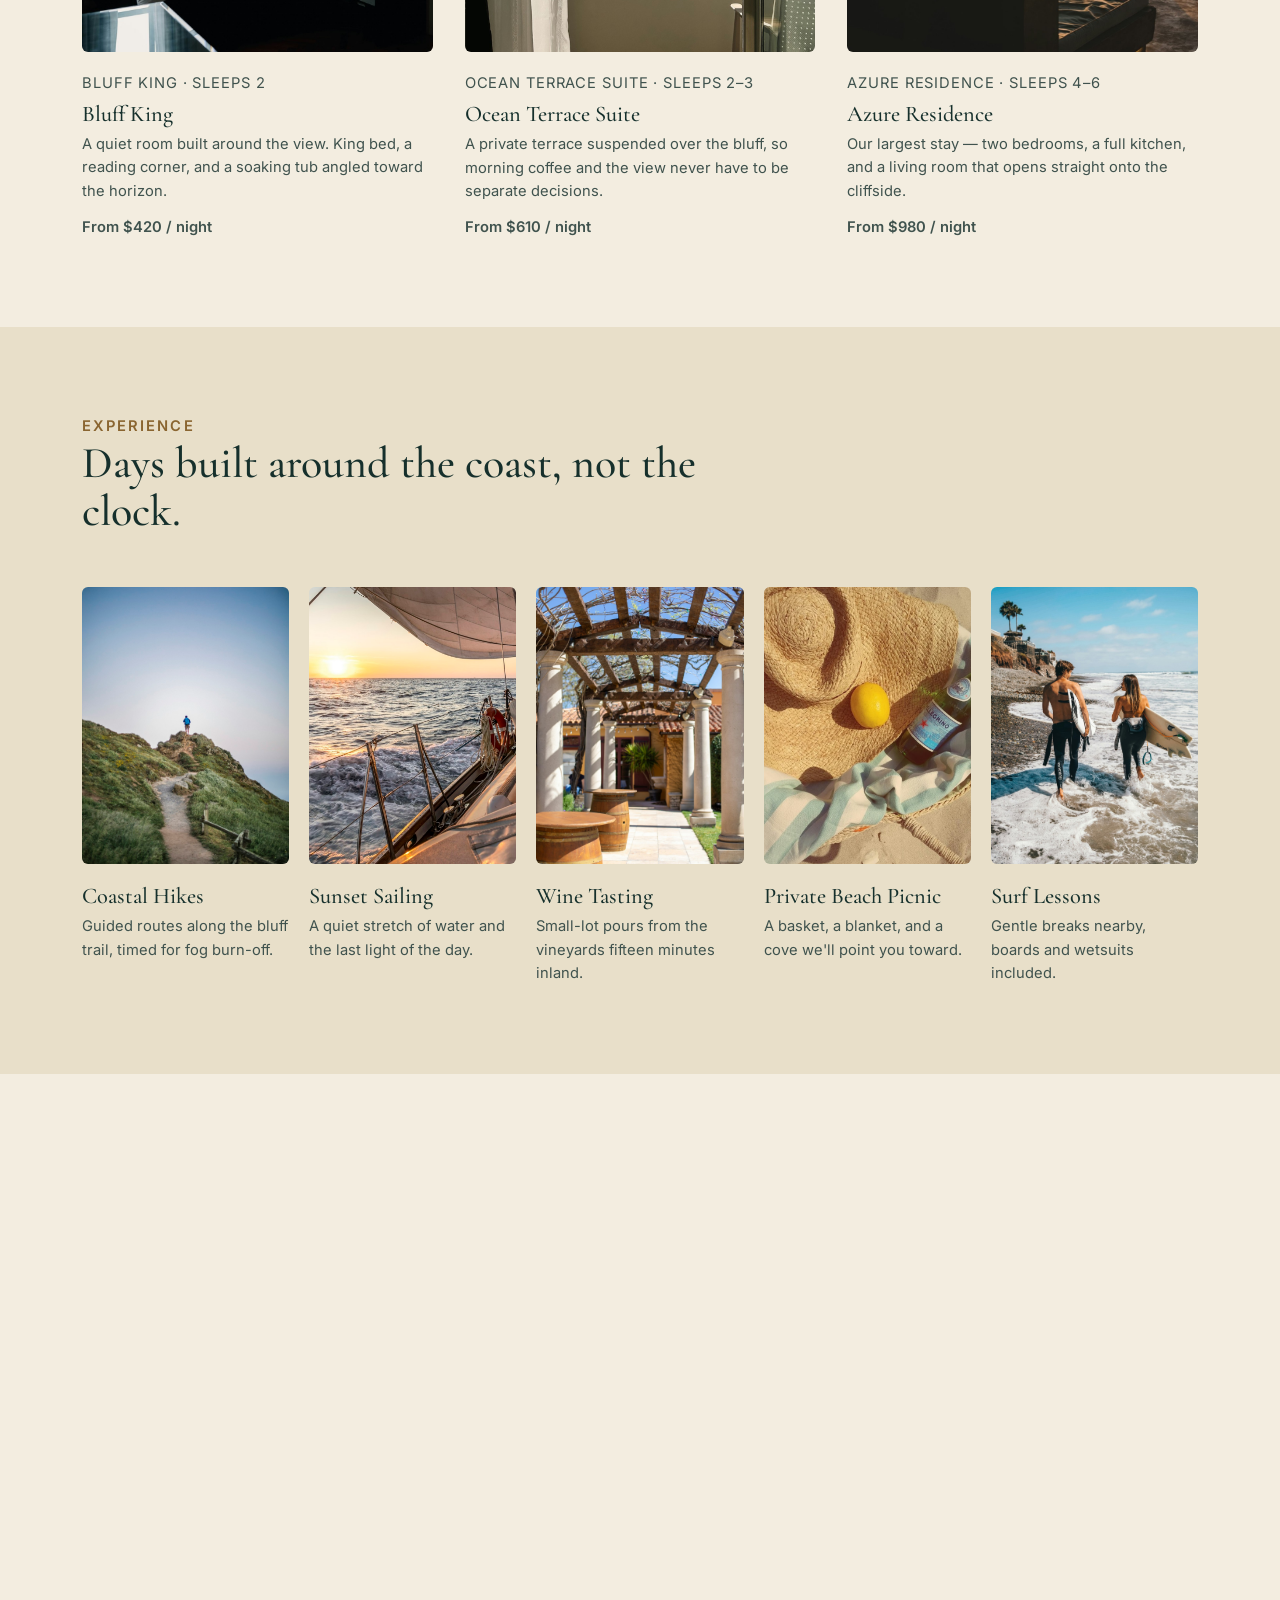
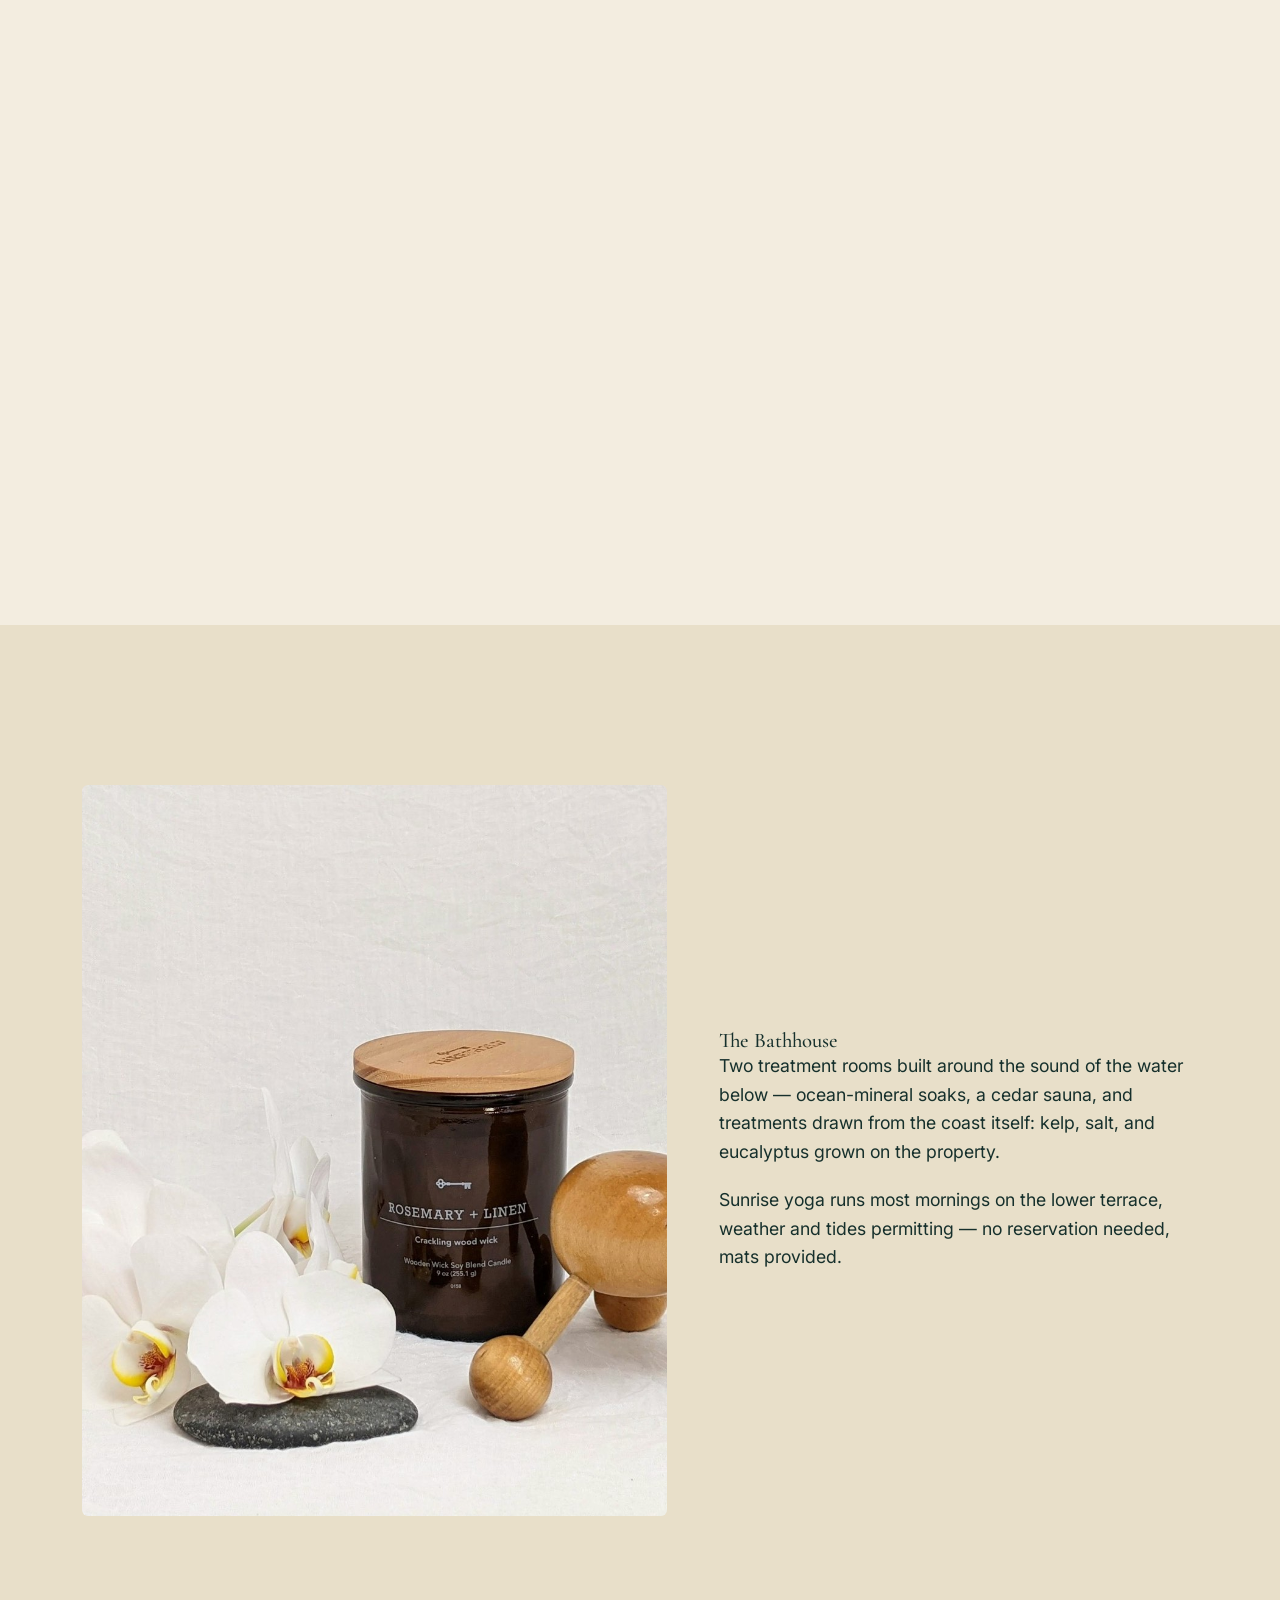
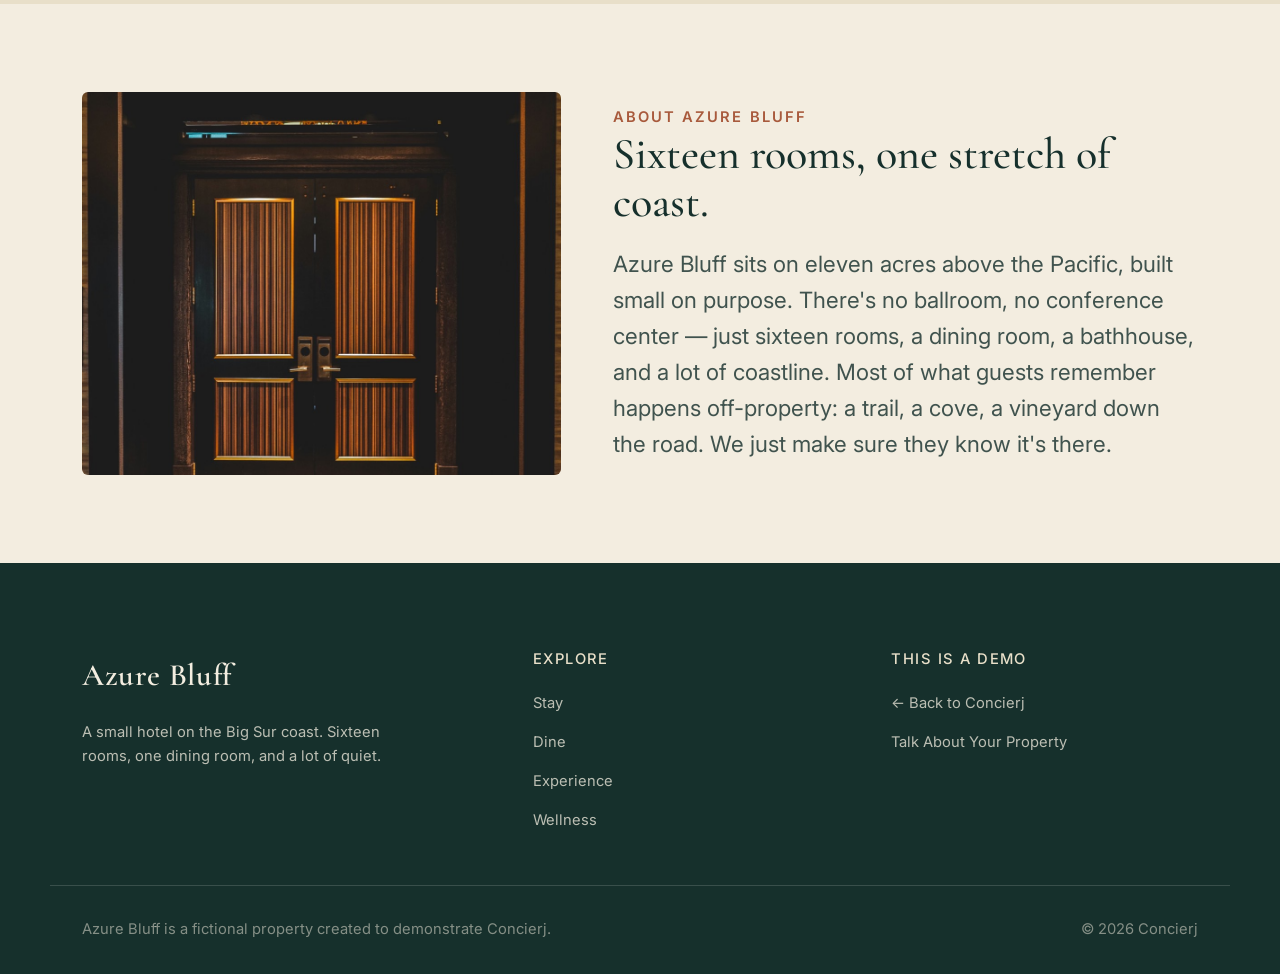
==== commit 6d24c50f: "Swap Fraunces for Source Serif 4 (cleaner j/f letterforms) Co-Authored-By: Claude Sonnet 5 <noreply@" ====
--- a/demo/index.html
+++ b/demo/index.html
@@ -19,7 +19,7 @@
   <link rel="icon" href="/assets/icons/favicon.svg" type="image/svg+xml" />
   <link rel="preconnect" href="https://fonts.googleapis.com" />
   <link rel="preconnect" href="https://fonts.gstatic.com" crossorigin />
-  <link href="https://fonts.googleapis.com/css2?family=Cormorant+Garamond:wght@500;600&family=Fraunces:opsz,wght@9..144,500&family=Inter:wght@400;500;600;700&display=swap" rel="stylesheet" />
+  <link href="https://fonts.googleapis.com/css2?family=Cormorant+Garamond:wght@500;600&family=Source+Serif+4:opsz,wght@8..60,500&family=Inter:wght@400;500;600;700&display=swap" rel="stylesheet" />
 
   <link rel="stylesheet" href="/styles/tokens.css" />
   <link rel="stylesheet" href="/styles/base.css" />
--- a/styles/tokens.css
+++ b/styles/tokens.css
@@ -20,7 +20,7 @@
   --line-soft: #e8e0d1;
 
   /* Type */
-  --font-display: "Fraunces", "Iowan Old Style", Georgia, serif;
+  --font-display: "Source Serif 4", "Iowan Old Style", Georgia, serif;
   --font-body: "Inter", -apple-system, BlinkMacSystemFont, "Segoe UI", sans-serif;
 
   --step--1: clamp(0.83rem, 0.8rem + 0.15vw, 0.92rem);
--- a/styles/demo.css
+++ b/styles/demo.css
@@ -13,7 +13,7 @@
   --ab-brass: #a67c3d;
   --ab-brass-dark: #8a6530;
   --ab-line: #d9cfb4;
-  --ab-font-display: "Cormorant Garamond", "Fraunces", Georgia, serif;
+  --ab-font-display: "Cormorant Garamond", "Source Serif 4", Georgia, serif;
 }
 
 body.ab {
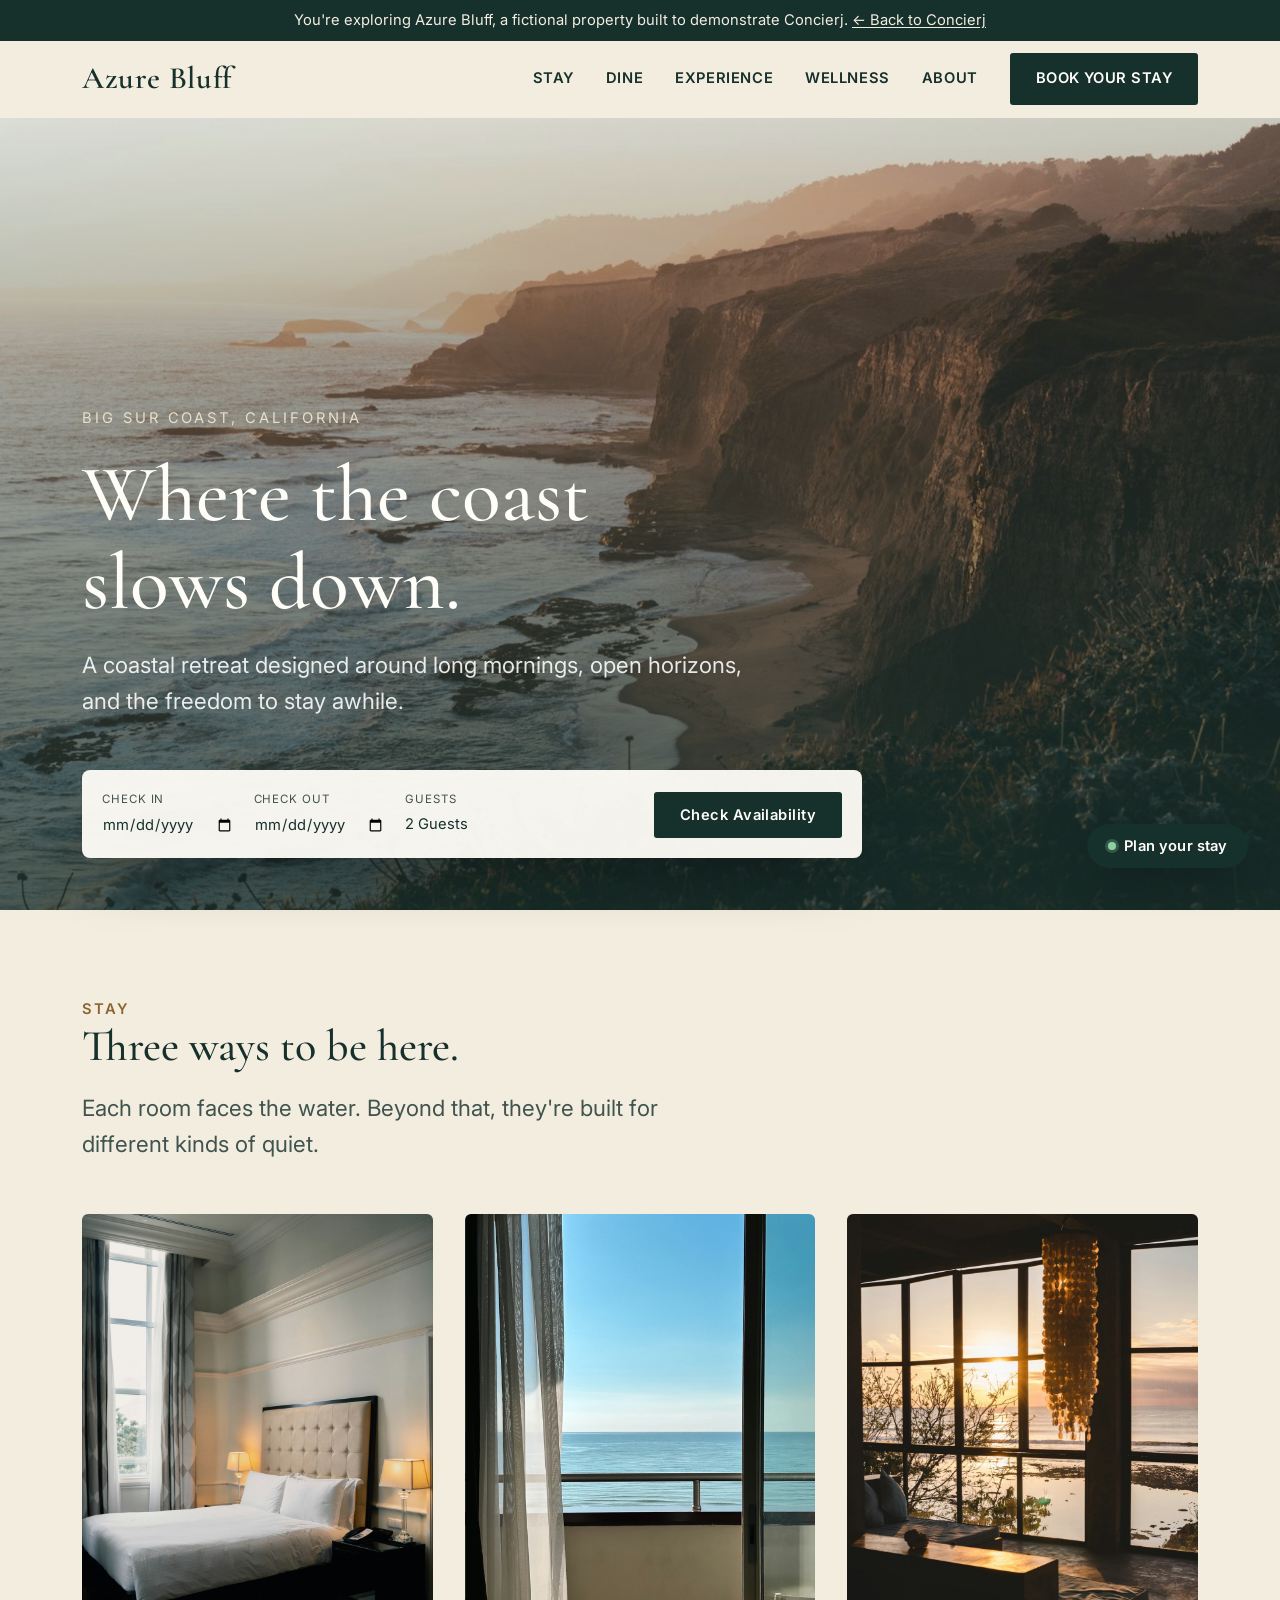
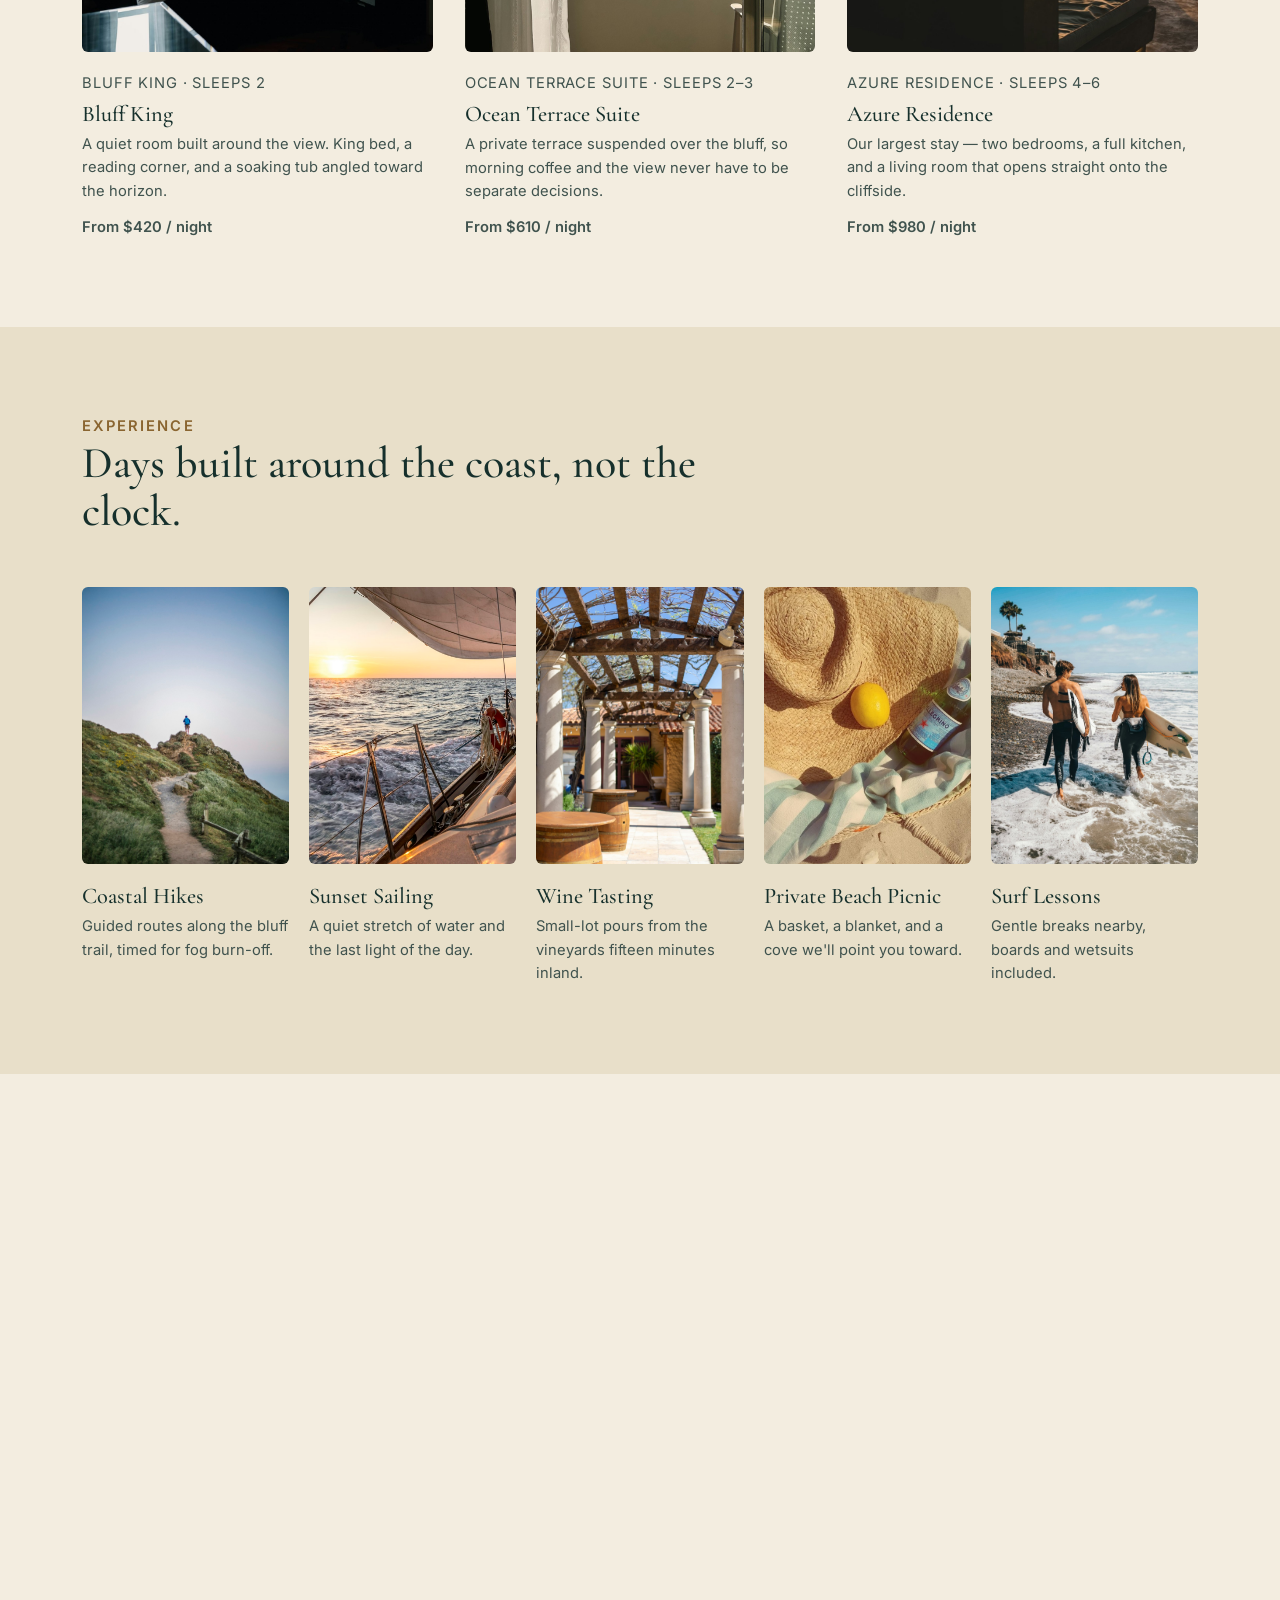
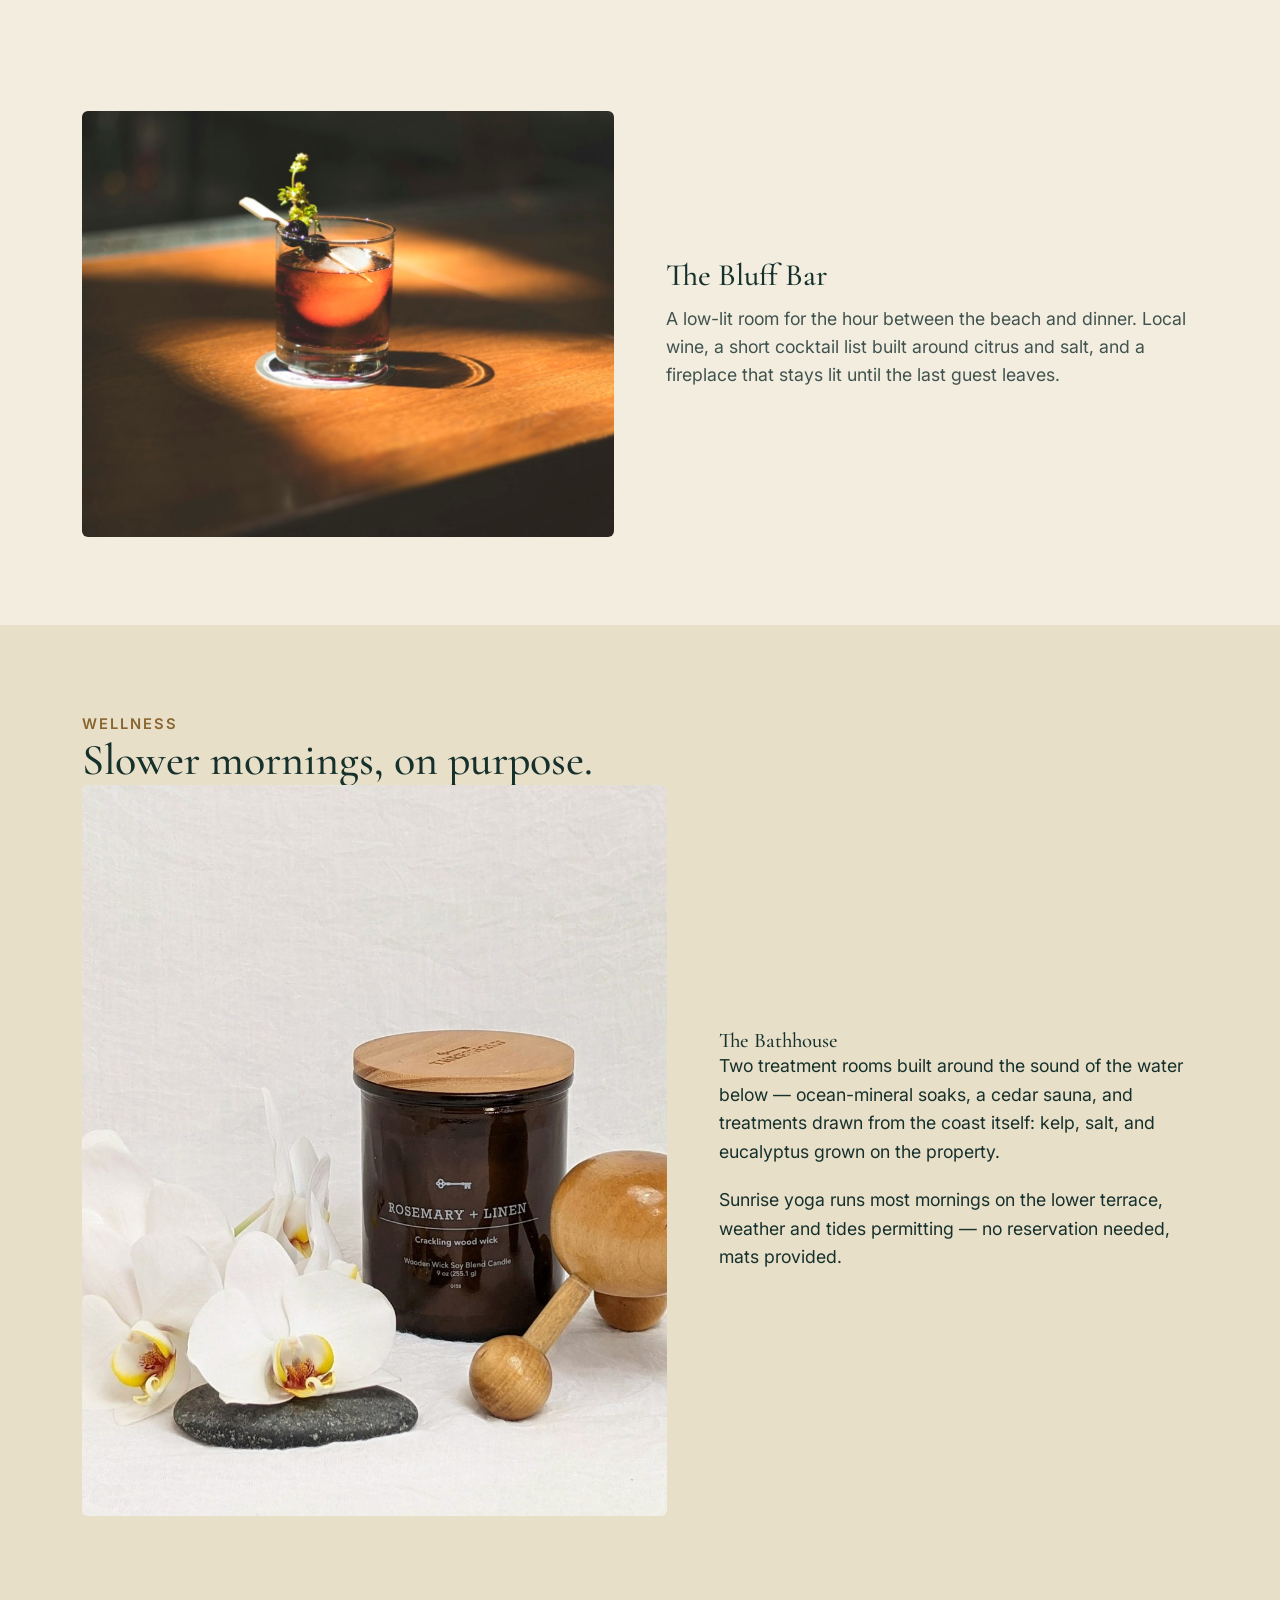
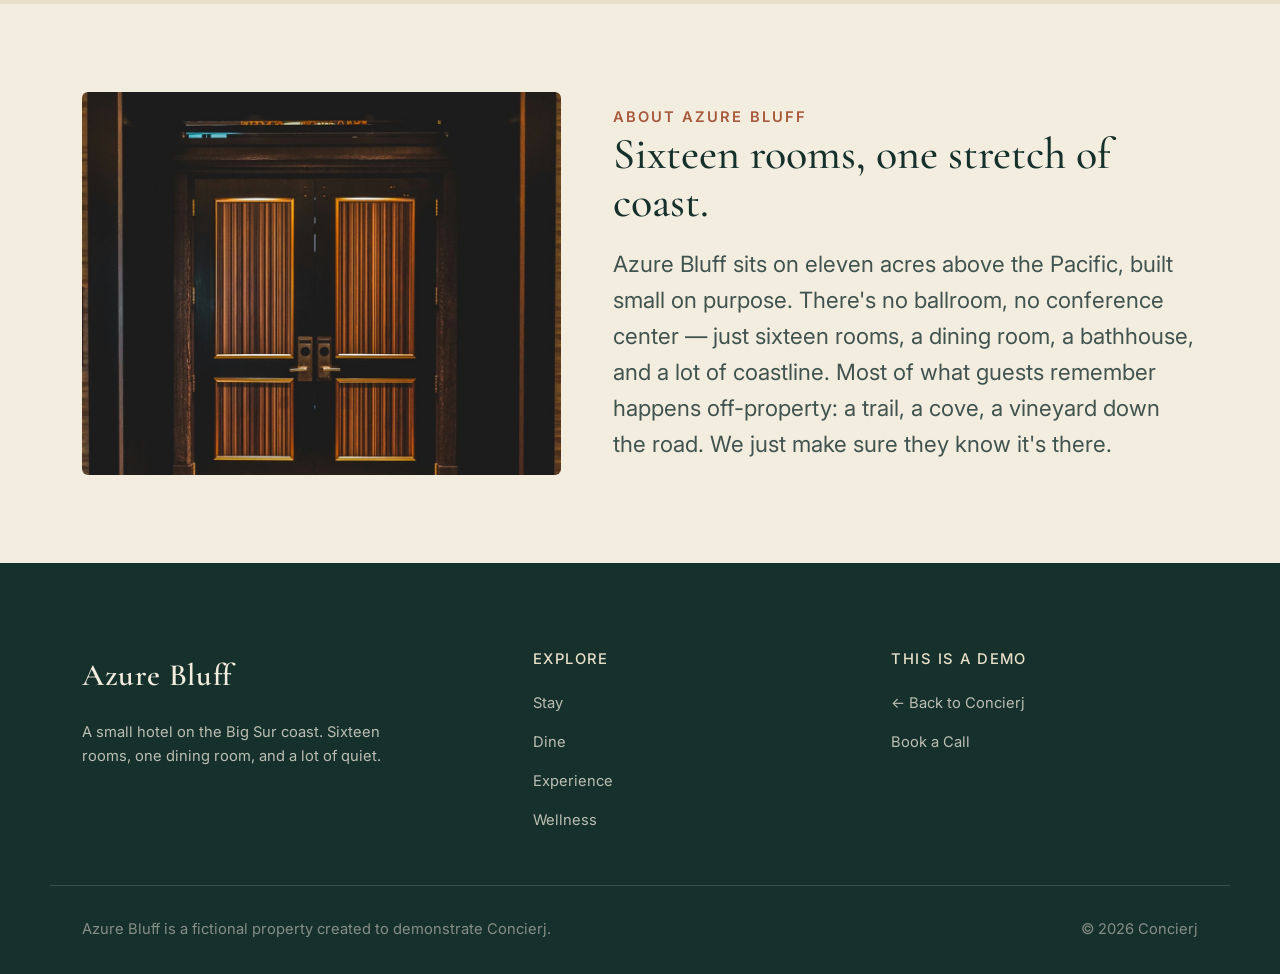
==== commit 5c007222: "Azure Bluff demo: match Book a Call label for consistency Co-Authored-By: Claude Sonnet 5 <noreply@a" ====
--- a/demo/index.html
+++ b/demo/index.html
@@ -236,7 +236,7 @@
         <h4>This Is a Demo</h4>
         <ul>
           <li><a href="/">← Back to Concierj</a></li>
-          <li><a href="https://calendly.com/janna-concierj/30min">Talk About Your Property</a></li>
+          <li><a href="https://calendly.com/janna-concierj/30min">Book a Call</a></li>
         </ul>
       </div>
     </div>
